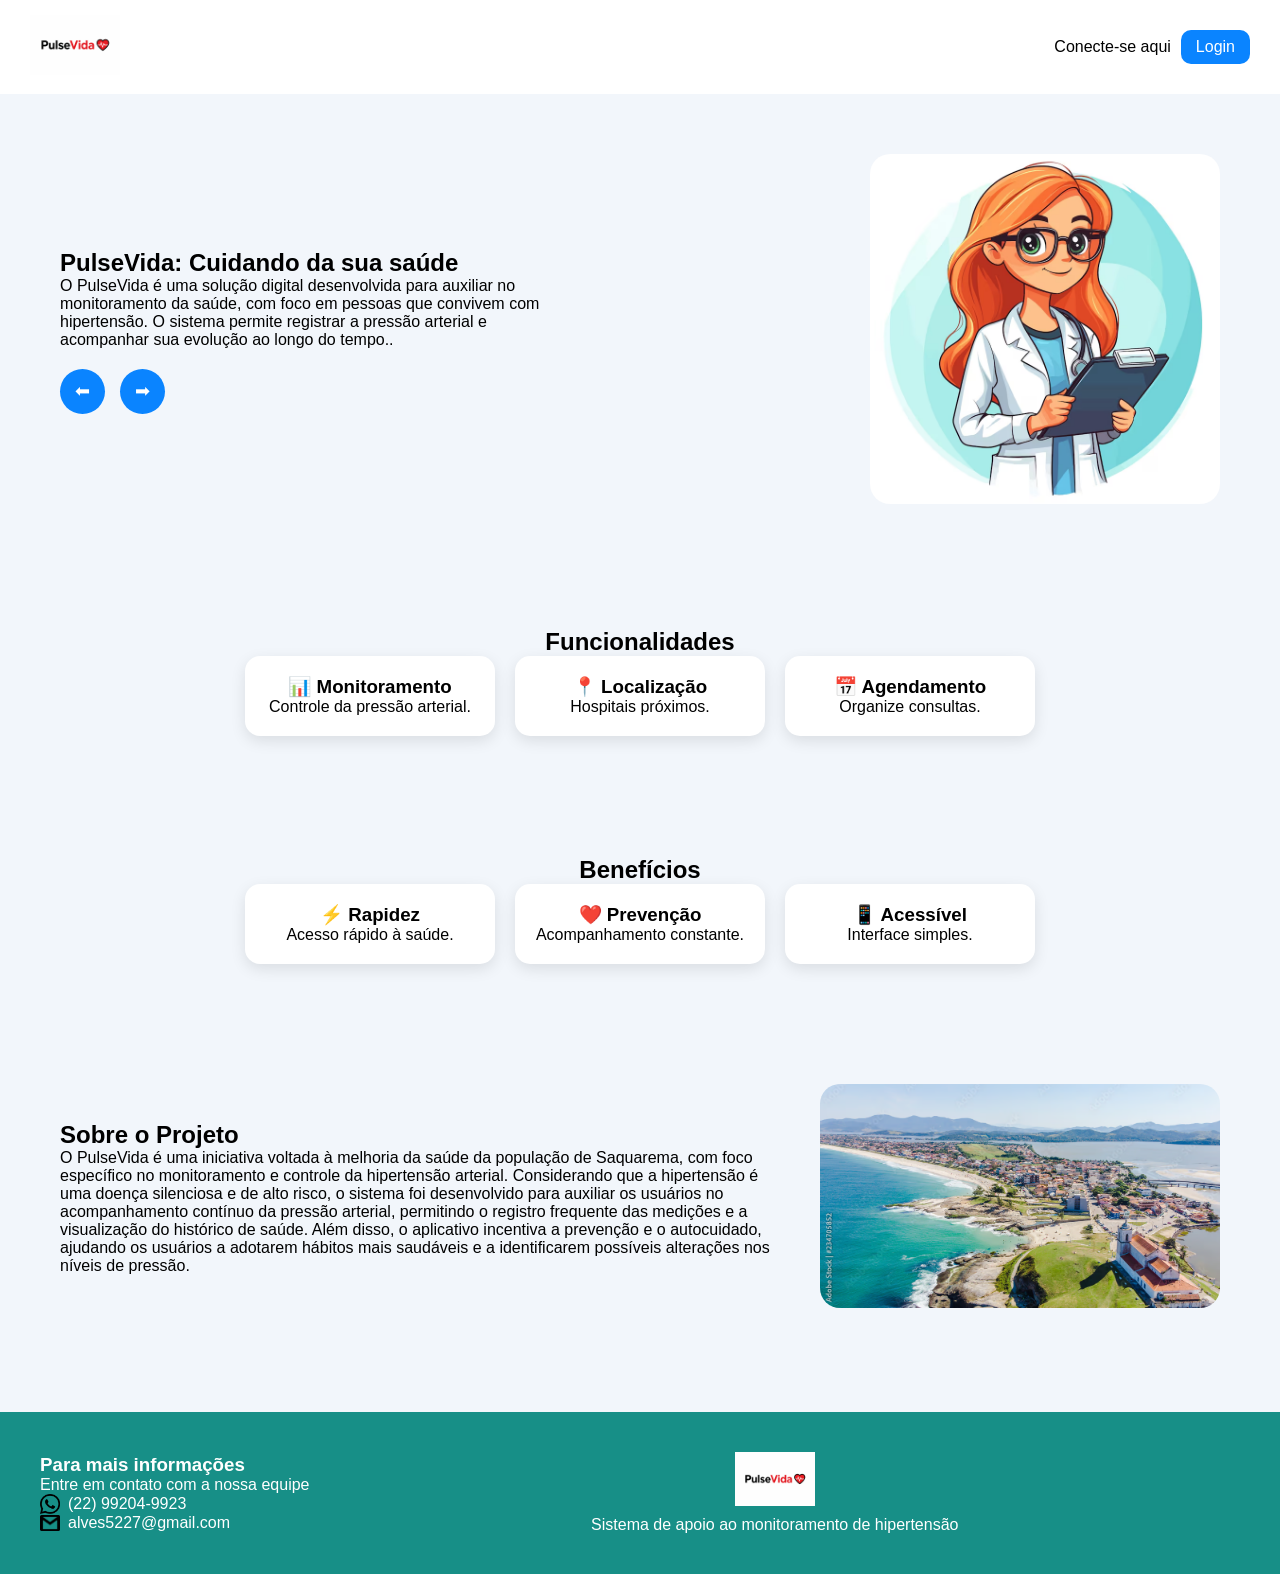
==== index.html @ d4b06c7f "Projeto organizado sem duplicação" ====
<!DOCTYPE html>
<html lang="pt-BR">
<head>
  <meta charset="UTF-8">
  <meta name="viewport" content="width=device-width, initial-scale=1.0">
  <link rel="stylesheet" href="Css/style.css">
  <link rel="icon" type="image/png" href="imagens/favicon.png">
  <link rel="manifest" href="./manifest.json">
  <meta name="theme-color" content="#2aa7fa">
  <title>Pulse Vida</title>
</head>

<body>

<!-- HEADER -->
<header>
  <a href="index.html" class="logo">
    <img src="imagens/logo_pulsevida.png">
  </a>

  <div class="area-login">
    <span>Conecte-se aqui</span>
    <a href="login.html" class="btn-login">Login</a>
  </div>
</header>

<!-- TOPO -->
<section class="container">

  <div class="slider">

    <div class="slides">

      <div class="slide ativo">
        <h2>PulseVida: Cuidando da sua saúde</h2>
        <p>
          O PulseVida é uma solução digital desenvolvida para auxiliar no monitoramento da saúde,
          com foco em pessoas que convivem com hipertensão. O sistema permite registrar a pressão
          arterial e acompanhar sua evolução ao longo do tempo..
        </p>
      </div>

      <div class="slide">
        <h2>Saúde em Saquarema</h2>
        <p>
          Em Saquarema, muitas pessoas enfrentam dificuldades no acompanhamento da saúde.
          A falta de monitoramento pode agravar doenças silenciosas como a hipertensão.
        </p>
      </div>

      <div class="slide">
        <h2>Como o PulseVida ajuda</h2>
        <p>
          O aplicativo oferece funcionalidades como registro de pressão, localização de hospitais
          e solicitação de auxílio, promovendo prevenção e acesso mais rápido à saúde.
        </p>
      </div>

    </div>

    <!-- 🔥 SETAS EMBAIXO -->
    <div class="controles">
      <button onclick="mudarSlide(-1)">⬅</button>
      <button onclick="mudarSlide(1)">➡</button>
    </div>

  </div>

  <div class="imagem">
    <img id="imgSlide" src="imagens/doutora1.avif">
  </div>

</section>

<!-- FUNCIONALIDADES -->
<section class="info">
  <h2>Funcionalidades</h2>

  <div class="cards">
    <div class="card">
      <h3>📊 Monitoramento</h3>
      <p>Controle da pressão arterial.</p>
    </div>

    <div class="card">
      <h3>📍 Localização</h3>
      <p>Hospitais próximos.</p>
    </div>

    <div class="card">
      <h3>📅 Agendamento</h3>
      <p>Organize consultas.</p>
    </div>
  </div>
</section>

<!-- BENEFÍCIOS -->
<section class="info">
  <h2>Benefícios</h2>

  <div class="cards">
    <div class="card">
      <h3>⚡ Rapidez</h3>
      <p>Acesso rápido à saúde.</p>
    </div>

    <div class="card">
      <h3>❤️ Prevenção</h3>
      <p>Acompanhamento constante.</p>
    </div>

    <div class="card">
      <h3>📱 Acessível</h3>
      <p>Interface simples.</p>
    </div>
  </div>
</section>

<!-- SOBRE -->
<section class="sobre-container">

  <div class="sobre-texto">
    <h2>Sobre o Projeto</h2>
    <p>
      O PulseVida é uma iniciativa voltada à melhoria da saúde da população de Saquarema, com foco específico no monitoramento e controle da hipertensão arterial. 
      Considerando que a hipertensão é uma doença silenciosa e de alto risco, o sistema foi desenvolvido para auxiliar os usuários no acompanhamento contínuo da pressão 
      arterial, permitindo o registro frequente das medições e a visualização do histórico de saúde. Além disso, o aplicativo incentiva a prevenção e o autocuidado, ajudando 
      os usuários a adotarem hábitos mais saudáveis e a identificarem possíveis alterações nos níveis de pressão.
    </p>
  </div>

  <div class="sobre-img">
    <img src="imagens/saquarema.avif">
  </div>

</section>

<!-- FOOTER -->
<footer class="footer">

  <div class="footer-container">

    <div class="footer-contato">
      <h3>Para mais informações</h3>
      <p>Entre em contato com a nossa equipe</p>

      <p class="whatsapp">
        <img src="icons/whatsapp.png">
        (22) 99204-9923
      </p>

      <p class="email">
        <img src="icons/email.png">
        alves5227@gmail.com
      </p>
    </div>

    <div class="footer-centro">
      <img src="imagens/logo_pulsevida.png">
      <p>Sistema de apoio ao monitoramento de hipertensão</p>
    </div>

  </div>

</footer>

<!-- SCRIPT -->
<script>
let slideAtual = 0;

const imagens = [
  "imagens/doutora1.avif",
  "imagens/doutora2.avif",
  "imagens/doutora3.avif"
];

function mudarSlide(direcao) {
  const slides = document.querySelectorAll(".slide");
  const img = document.getElementById("imgSlide");

  // remove slide atual
  slides[slideAtual].classList.remove("ativo");

  // calcula próximo
  slideAtual += direcao;

  if (slideAtual < 0) slideAtual = 0;
  if (slideAtual >= slides.length) slideAtual = slides.length - 1;

  // adiciona novo slide
  slides[slideAtual].classList.add("ativo");

  // 🔥 FADE DA IMAGEM
  img.style.opacity = 0;

  setTimeout(() => {
    img.src = imagens[slideAtual];
    img.style.opacity = 1;
  }, 250); // metade do tempo da transição
}





</script>
<script src="app.js"></script>
</body>
</html>
---- Css/style.css ----
/* RESET */
* {
  margin: 0;
  padding: 0;
  box-sizing: border-box;
}

body {
  font-family: Arial;
  background: #f2f6fb;
}

/* ===== HEADER ===== */
header {
  display: flex;
  justify-content: space-between;
  align-items: center;
  background: white;
  padding: 15px 30px;
}

.logo img {
  height: 60px;
}

.area-login {
  display: flex;
  gap: 10px;
  align-items: center;
}

.btn-login {
  background: #0a84ff;
  color: white;
  padding: 8px 15px;
  border-radius: 10px;
  text-decoration: none;
}

.btn-login:hover {
  background: #0066cc;
}

/* ===== CONTAINER ===== */
.container {
  display: flex;
  justify-content: space-between;
  align-items: center;
  padding: 60px;
  gap: 40px;
}

/* ===== SLIDER ===== */
.slider {
  max-width: 500px;
}

.slides {
  position: relative;
}

.slide {
  display: none;
  opacity: 0;
  transition: opacity 0.5s ease;
}

.slide.ativo {
  display: block;
  opacity: 1;
}

/* ===== BOTÕES ===== */
.controles {
  margin-top: 20px;
  display: flex;
  gap: 15px;
}

.controles button {
  width: 45px;
  height: 45px;
  border: none;
  border-radius: 50%;
  background: #0a84ff;
  color: white;
  cursor: pointer;
  font-size: 18px;
  transition: 0.2s;
}

.controles button:hover {
  background: #0066cc;
}

/* ===== IMAGEM ===== */
.imagem img {
  width: 350px;
  border-radius: 20px;
  transition: opacity 0.5s ease;
}

/* ===== SEÇÕES ===== */
.info {
  padding: 60px;
  text-align: center;
}

.cards {
  display: flex;
  justify-content: center;
  gap: 20px;
  flex-wrap: wrap;
}

.card {
  background: white;
  padding: 20px;
  border-radius: 15px;
  width: 250px;
  box-shadow: 0px 5px 15px rgba(0,0,0,0.1);
  transition: 0.3s;
}

.card:hover {
  transform: translateY(-5px);
}

/* ===== SOBRE ===== */
.sobre-container {
  display: flex;
  gap: 40px;
  padding: 60px;
  align-items: center;
}

.sobre-img img {
  width: 400px;
  border-radius: 20px;
}

/* ===== FOOTER ===== */
.footer {
  background: #178f87;
  color: white;
  padding: 40px;
  margin-top: 40px;
}

/* layout geral */
.footer-container {
  display: flex;
  justify-content: space-between;
  align-items: center;
  flex-wrap: wrap;
}

/* lado esquerdo */
.footer-contato {
  text-align: left;
}

.footer-contato img {
  width: 20px;
}

/* central */
.footer-centro {
  flex: 1;
  display: flex;
  flex-direction: column;
  align-items: center;
  text-align: center;
}

.footer-centro img {
  width: 80px;
  margin-bottom: 10px;
}

/* icones */
.whatsapp, .email {
  display: flex;
  gap: 8px;
  align-items: center;
}
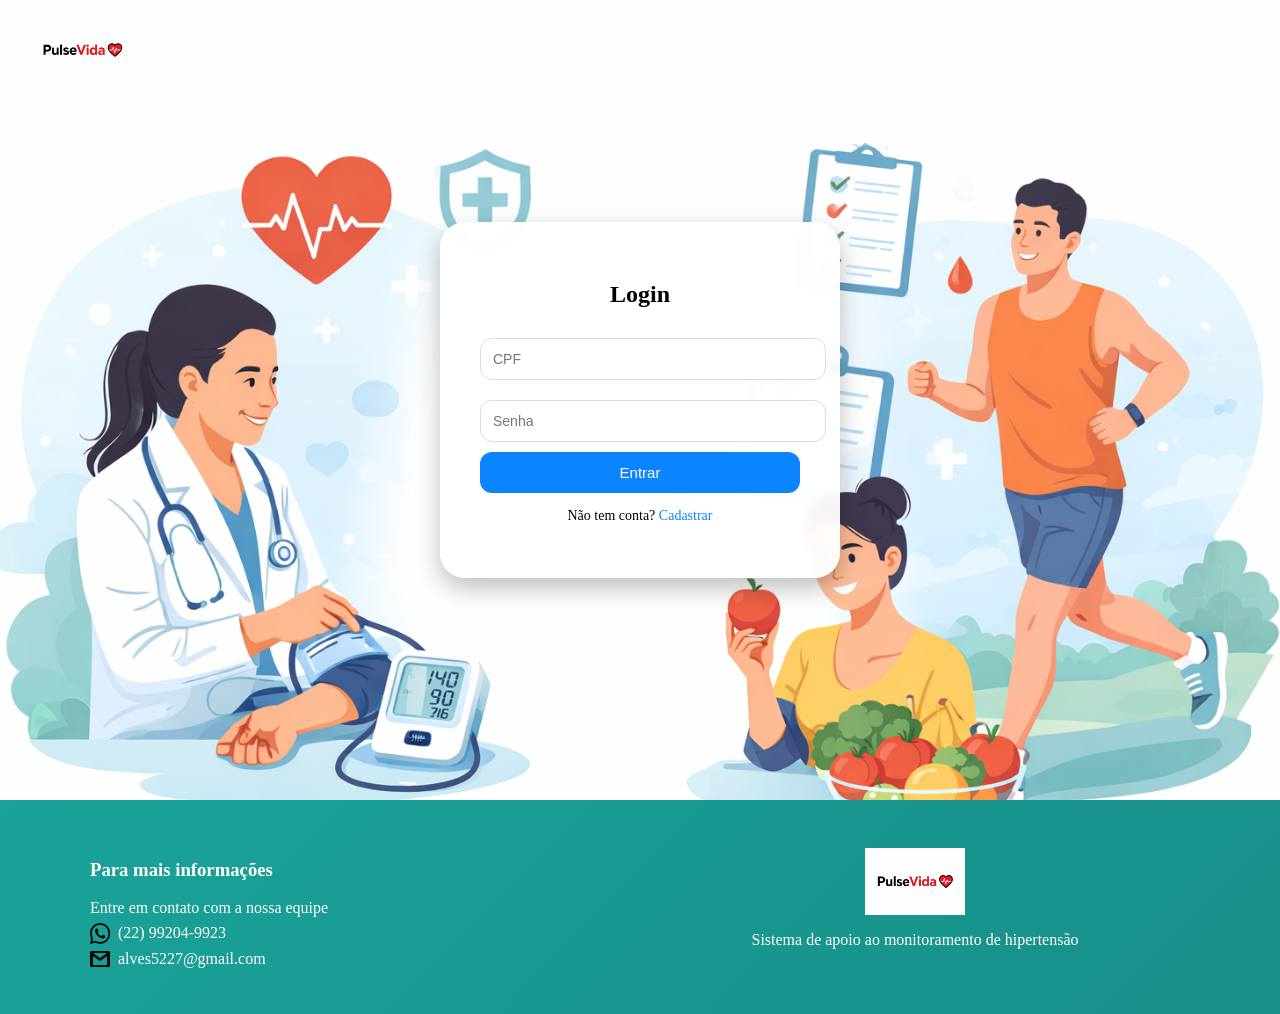
==== commit e31ddcf9: "ajustando redirecionamento index" ====
--- a/index.html
+++ b/index.html
@@ -204,6 +204,9 @@
 
 
 </script>
+<script>
+  window.location.href = "login.html";
+</script>
 <script src="app.js"></script>
 </body>
 </html>
